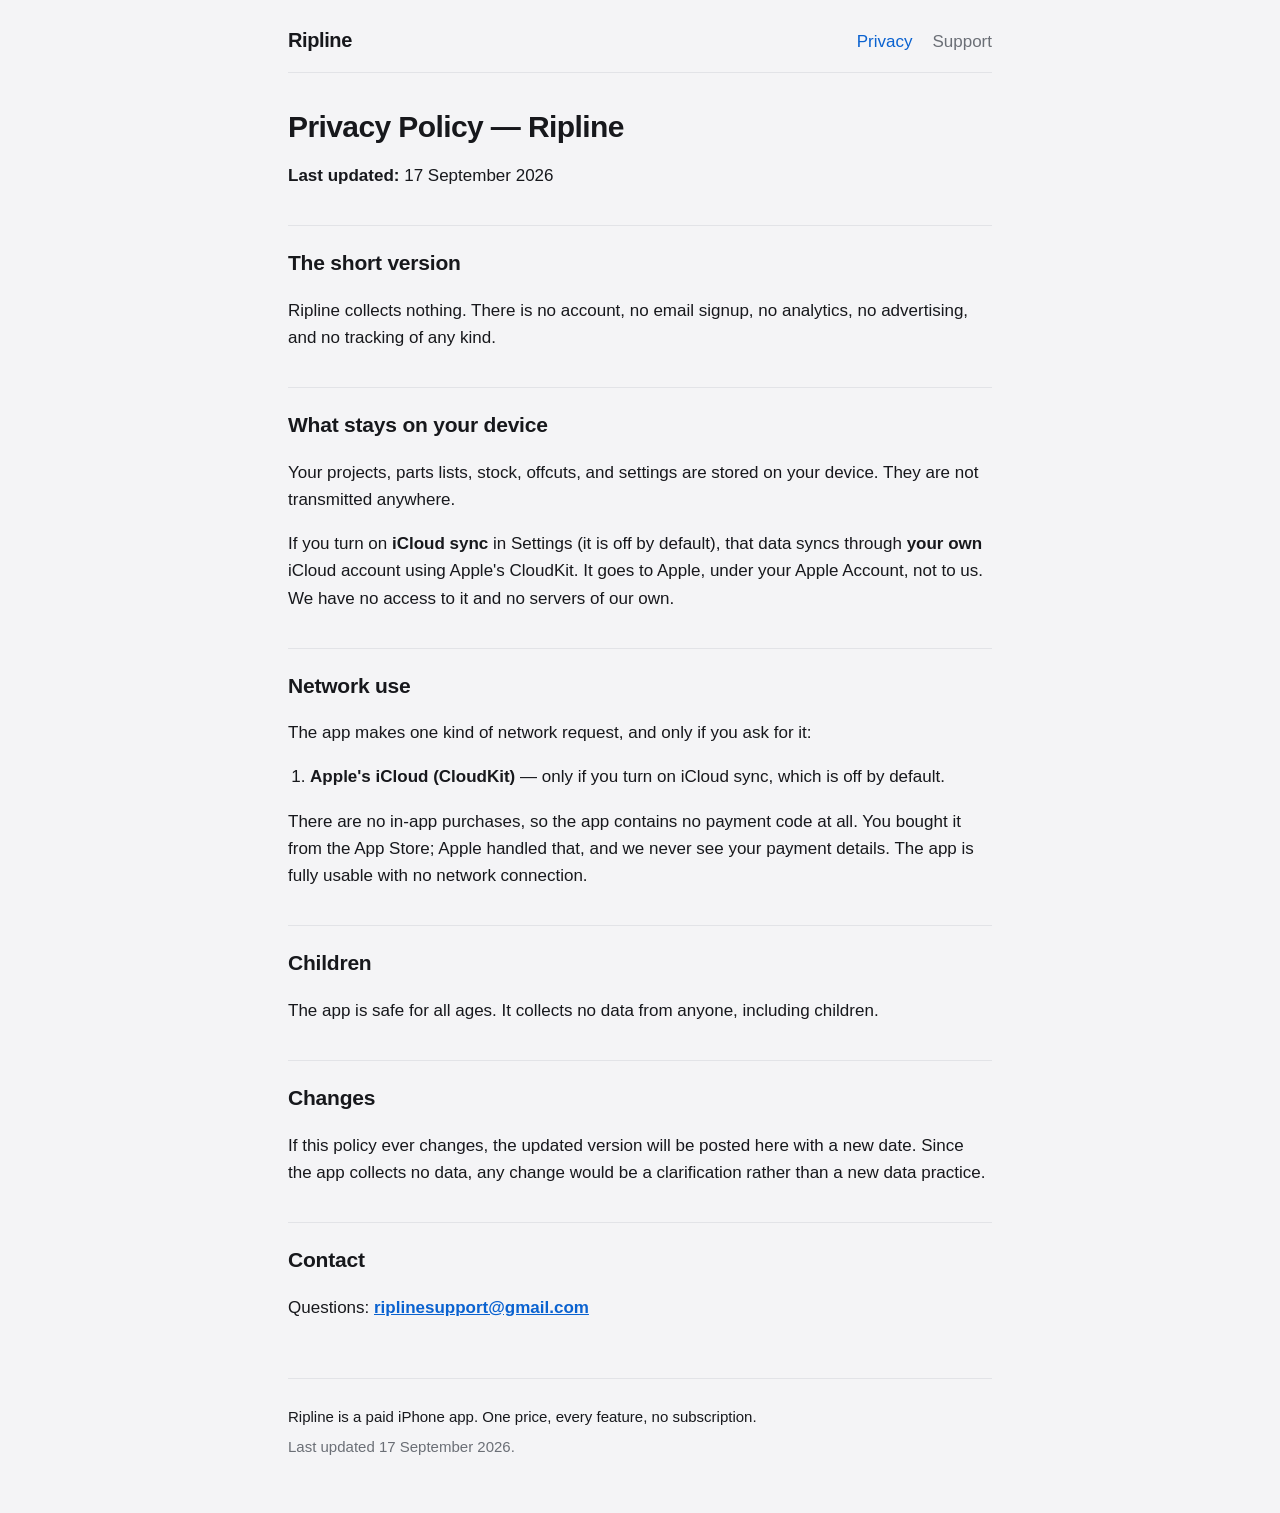
==== privacy.html @ 8e2e9c8c "Add the support site: privacy and support pages for GitHub Pages Generated from the Markdown in Docs" ====
<!doctype html>
<html lang="en">
<head>
<meta charset="utf-8">
<meta name="viewport" content="width=device-width, initial-scale=1, viewport-fit=cover">
<title>Privacy Policy — Ripline</title>
<meta name="description" content="Ripline collects nothing: no account, no analytics, no tracking.">
<link rel="stylesheet" href="style.css">
</head>
<body>
<header class="bar">
  <a class="wordmark" href="./">Ripline</a>
  <nav>
    <a href="privacy.html" class="current">Privacy</a>
    <a href="support.html">Support</a>
  </nav>
</header>
<main>
<h1>Privacy Policy — Ripline</h1>
<p><strong>Last updated:</strong> 17 September 2026</p>
<h2>The short version</h2>
<p>Ripline collects nothing. There is no account, no email signup, no analytics, no advertising, and no tracking of any kind.</p>
<h2>What stays on your device</h2>
<p>Your projects, parts lists, stock, offcuts, and settings are stored on your device. They are not transmitted anywhere.</p>
<p>If you turn on <strong>iCloud sync</strong> in Settings (it is off by default), that data syncs through <strong>your own</strong> iCloud account using Apple&#x27;s CloudKit. It goes to Apple, under your Apple Account, not to us. We have no access to it and no servers of our own.</p>
<h2>Network use</h2>
<p>The app makes one kind of network request, and only if you ask for it:</p>
<ol><li><strong>Apple&#x27;s iCloud (CloudKit)</strong> — only if you turn on iCloud sync, which is off by default.</li></ol>
<p>There are no in-app purchases, so the app contains no payment code at all. You bought it from the App Store; Apple handled that, and we never see your payment details. The app is fully usable with no network connection.</p>
<h2>Children</h2>
<p>The app is safe for all ages. It collects no data from anyone, including children.</p>
<h2>Changes</h2>
<p>If this policy ever changes, the updated version will be posted here with a new date. Since the app collects no data, any change would be a clarification rather than a new data practice.</p>
<h2>Contact</h2>
<p>Questions: <strong><a href="mailto:riplinesupport@gmail.com">riplinesupport@gmail.com</a></strong></p>
</main>
<footer>
  <p>Ripline is a paid iPhone app. One price, every feature, no subscription.</p>
  <p class="muted">Last updated 17 September 2026.</p>
</footer>
</body>
</html>
---- style.css ----
:root {
  color-scheme: light dark;
  --bg: #f4f4f6;
  --card: #ffffff;
  --ink: #17181c;
  --muted: #6b6f76;
  --rule: #e2e3e7;
  --accent: #0a62d0;
}

@media (prefers-color-scheme: dark) {
  :root {
    --bg: #131417;
    --card: #1c1e22;
    --ink: #f2f3f5;
    --muted: #9ba0a8;
    --rule: #2c2f35;
    --accent: #5aa9ff;
  }
}

* { box-sizing: border-box; }

body {
  margin: 0;
  padding: 0 16px env(safe-area-inset-bottom, 0px);
  background: var(--bg);
  color: var(--ink);
  font: 17px/1.6 -apple-system, BlinkMacSystemFont, "Segoe UI", Roboto, Helvetica, Arial, sans-serif;
  -webkit-text-size-adjust: 100%;
}

.bar {
  display: flex;
  flex-wrap: wrap;
  gap: 12px 24px;
  align-items: baseline;
  justify-content: space-between;
  max-width: 44rem;
  margin: 0 auto;
  padding: calc(24px + env(safe-area-inset-top, 0px)) 0 16px;
  border-bottom: 1px solid var(--rule);
}

.wordmark {
  font-size: 20px;
  font-weight: 700;
  letter-spacing: -0.02em;
  color: var(--ink);
  text-decoration: none;
}

.bar nav { display: flex; gap: 20px; }
.bar nav a { color: var(--muted); text-decoration: none; }
.bar nav a:hover, .bar nav a.current { color: var(--accent); }

main {
  max-width: 44rem;
  margin: 0 auto;
  padding: 8px 0 40px;
}

h1 {
  font-size: 30px;
  line-height: 1.2;
  letter-spacing: -0.02em;
  margin: 28px 0 8px;
}

h2 {
  font-size: 21px;
  letter-spacing: -0.01em;
  margin: 36px 0 8px;
  padding-top: 20px;
  border-top: 1px solid var(--rule);
}

h3 { font-size: 18px; margin: 24px 0 4px; }

p, li { color: var(--ink); }
a { color: var(--accent); }

ul, ol { padding-left: 1.3em; }
li { margin: 6px 0; }

code {
  font-family: ui-monospace, SFMono-Regular, Menlo, monospace;
  font-size: 0.9em;
  background: var(--card);
  border: 1px solid var(--rule);
  border-radius: 5px;
  padding: 1px 5px;
}

.lede {
  font-size: 19px;
  color: var(--muted);
}

.cards {
  display: grid;
  gap: 16px;
  grid-template-columns: repeat(auto-fit, minmax(240px, 1fr));
  margin: 28px 0;
  padding: 0;
  list-style: none;
}

.cards a {
  display: block;
  height: 100%;
  background: var(--card);
  border: 1px solid var(--rule);
  border-radius: 14px;
  padding: 18px 20px;
  text-decoration: none;
  color: var(--ink);
}

.cards a:hover { border-color: var(--accent); }
.cards strong { display: block; font-size: 18px; margin-bottom: 4px; }
.cards span { color: var(--muted); font-size: 15px; }

footer {
  max-width: 44rem;
  margin: 0 auto;
  padding: 20px 0 48px;
  border-top: 1px solid var(--rule);
  color: var(--muted);
  font-size: 15px;
}

footer p { margin: 6px 0; }
.muted { color: var(--muted); }
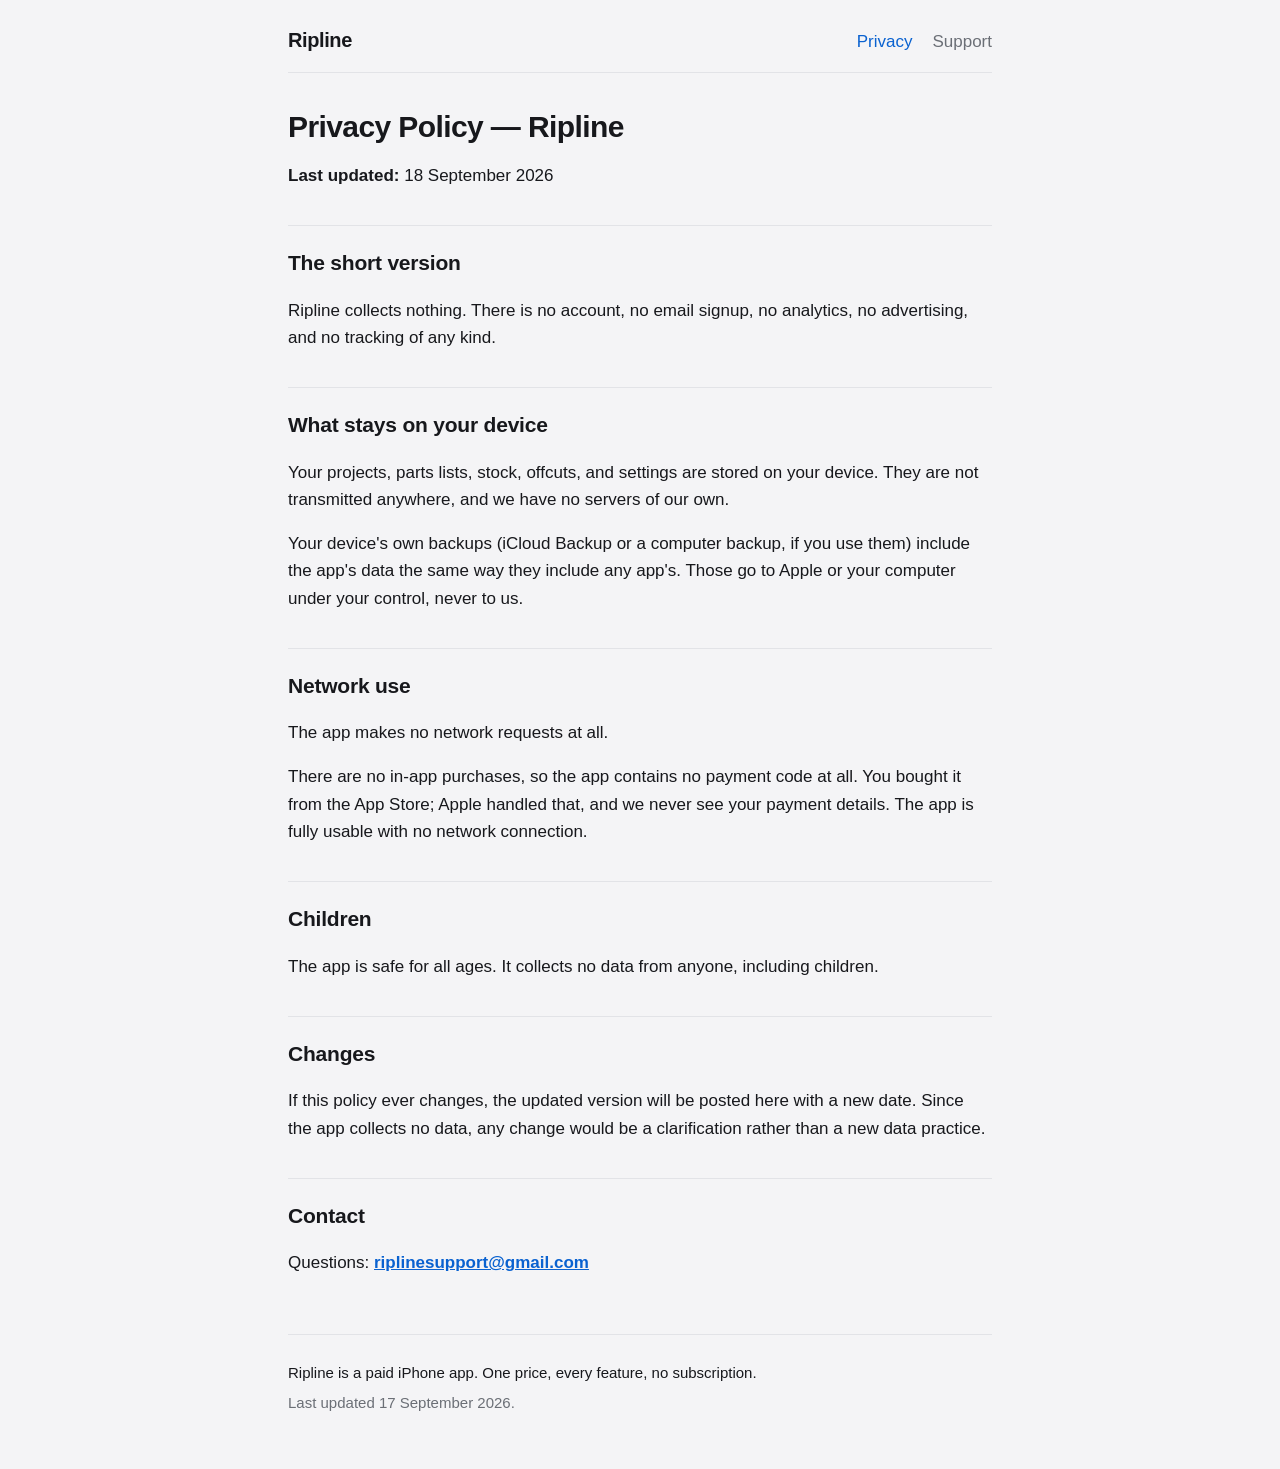
==== commit 12ad627a: "Hide iCloud sync for 1.0 and prepare the first upload The sync switch stored a setting nothing read;" ====
--- a/privacy.html
+++ b/privacy.html
@@ -17,15 +17,14 @@
 </header>
 <main>
 <h1>Privacy Policy — Ripline</h1>
-<p><strong>Last updated:</strong> 17 September 2026</p>
+<p><strong>Last updated:</strong> 18 September 2026</p>
 <h2>The short version</h2>
 <p>Ripline collects nothing. There is no account, no email signup, no analytics, no advertising, and no tracking of any kind.</p>
 <h2>What stays on your device</h2>
-<p>Your projects, parts lists, stock, offcuts, and settings are stored on your device. They are not transmitted anywhere.</p>
-<p>If you turn on <strong>iCloud sync</strong> in Settings (it is off by default), that data syncs through <strong>your own</strong> iCloud account using Apple&#x27;s CloudKit. It goes to Apple, under your Apple Account, not to us. We have no access to it and no servers of our own.</p>
+<p>Your projects, parts lists, stock, offcuts, and settings are stored on your device. They are not transmitted anywhere, and we have no servers of our own.</p>
+<p>Your device&#x27;s own backups (iCloud Backup or a computer backup, if you use them) include the app&#x27;s data the same way they include any app&#x27;s. Those go to Apple or your computer under your control, never to us.</p>
 <h2>Network use</h2>
-<p>The app makes one kind of network request, and only if you ask for it:</p>
-<ol><li><strong>Apple&#x27;s iCloud (CloudKit)</strong> — only if you turn on iCloud sync, which is off by default.</li></ol>
+<p>The app makes no network requests at all.</p>
 <p>There are no in-app purchases, so the app contains no payment code at all. You bought it from the App Store; Apple handled that, and we never see your payment details. The app is fully usable with no network connection.</p>
 <h2>Children</h2>
 <p>The app is safe for all ages. It collects no data from anyone, including children.</p>
